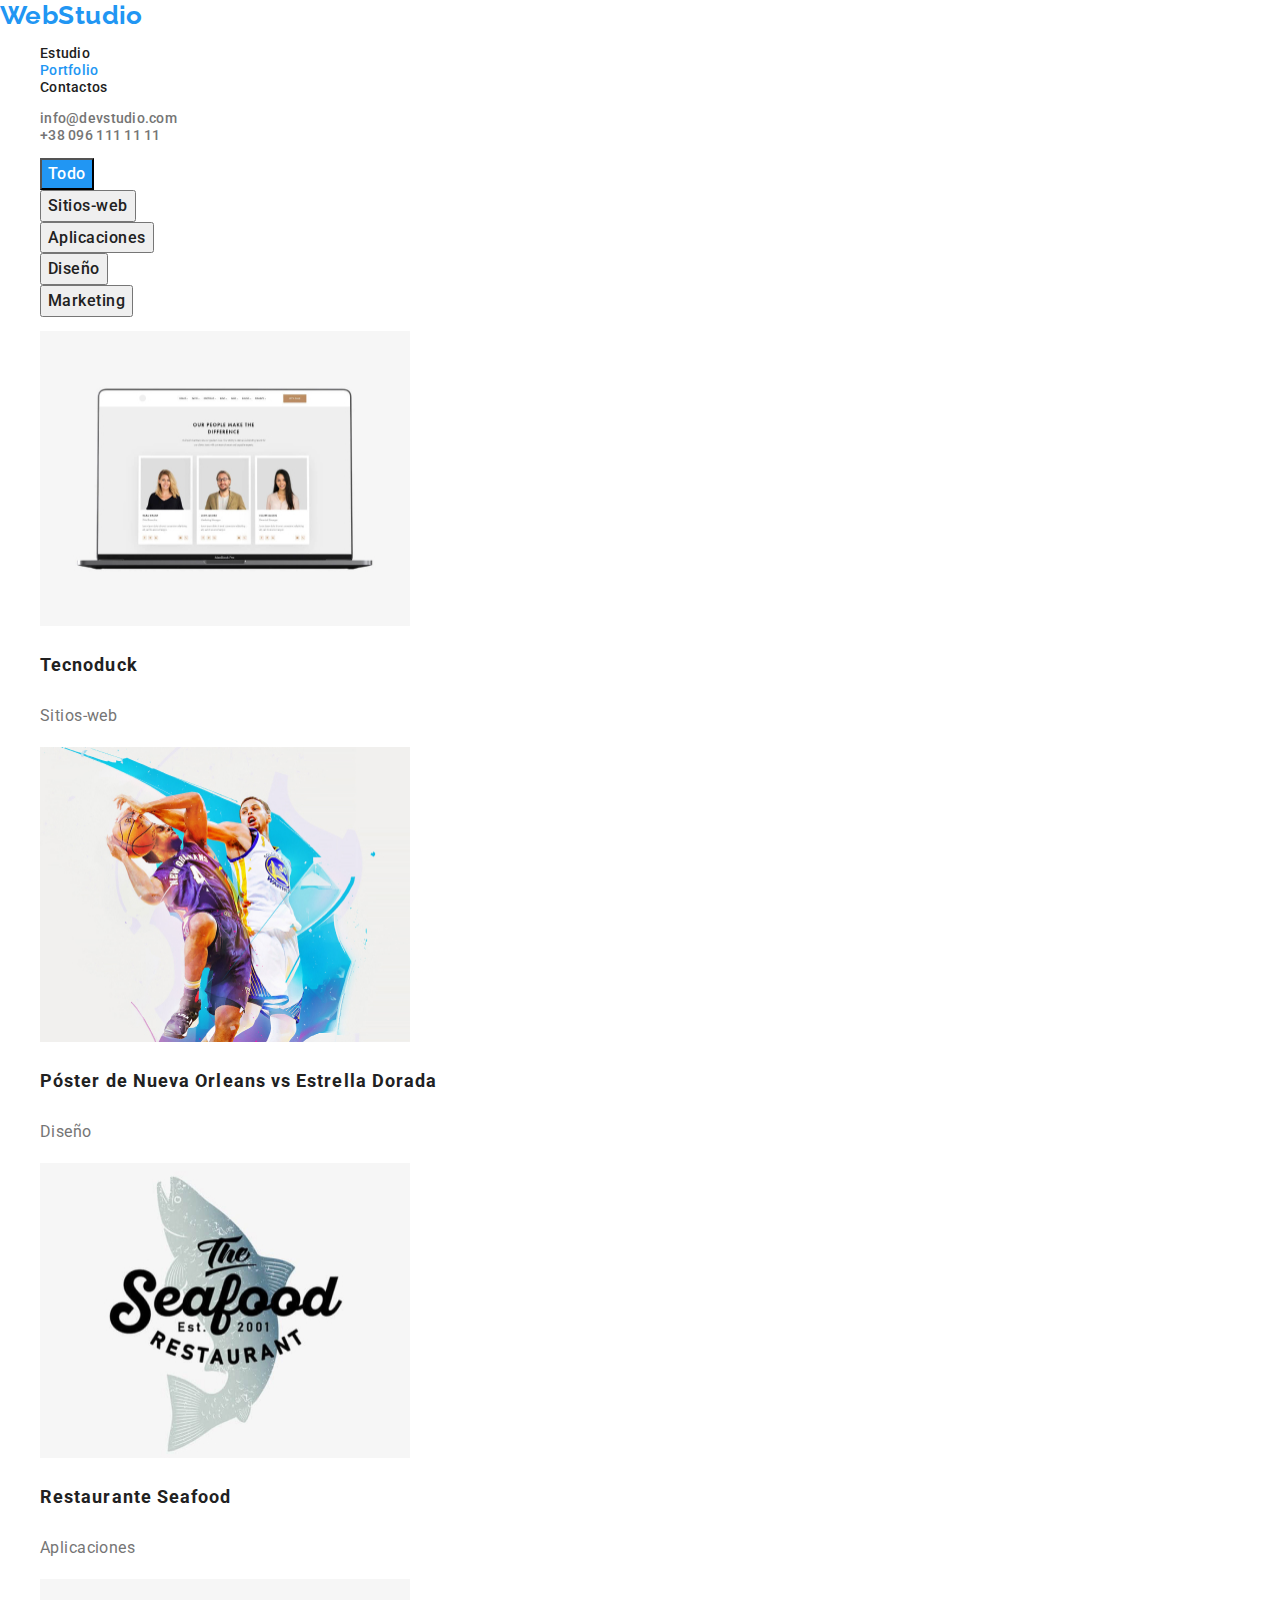
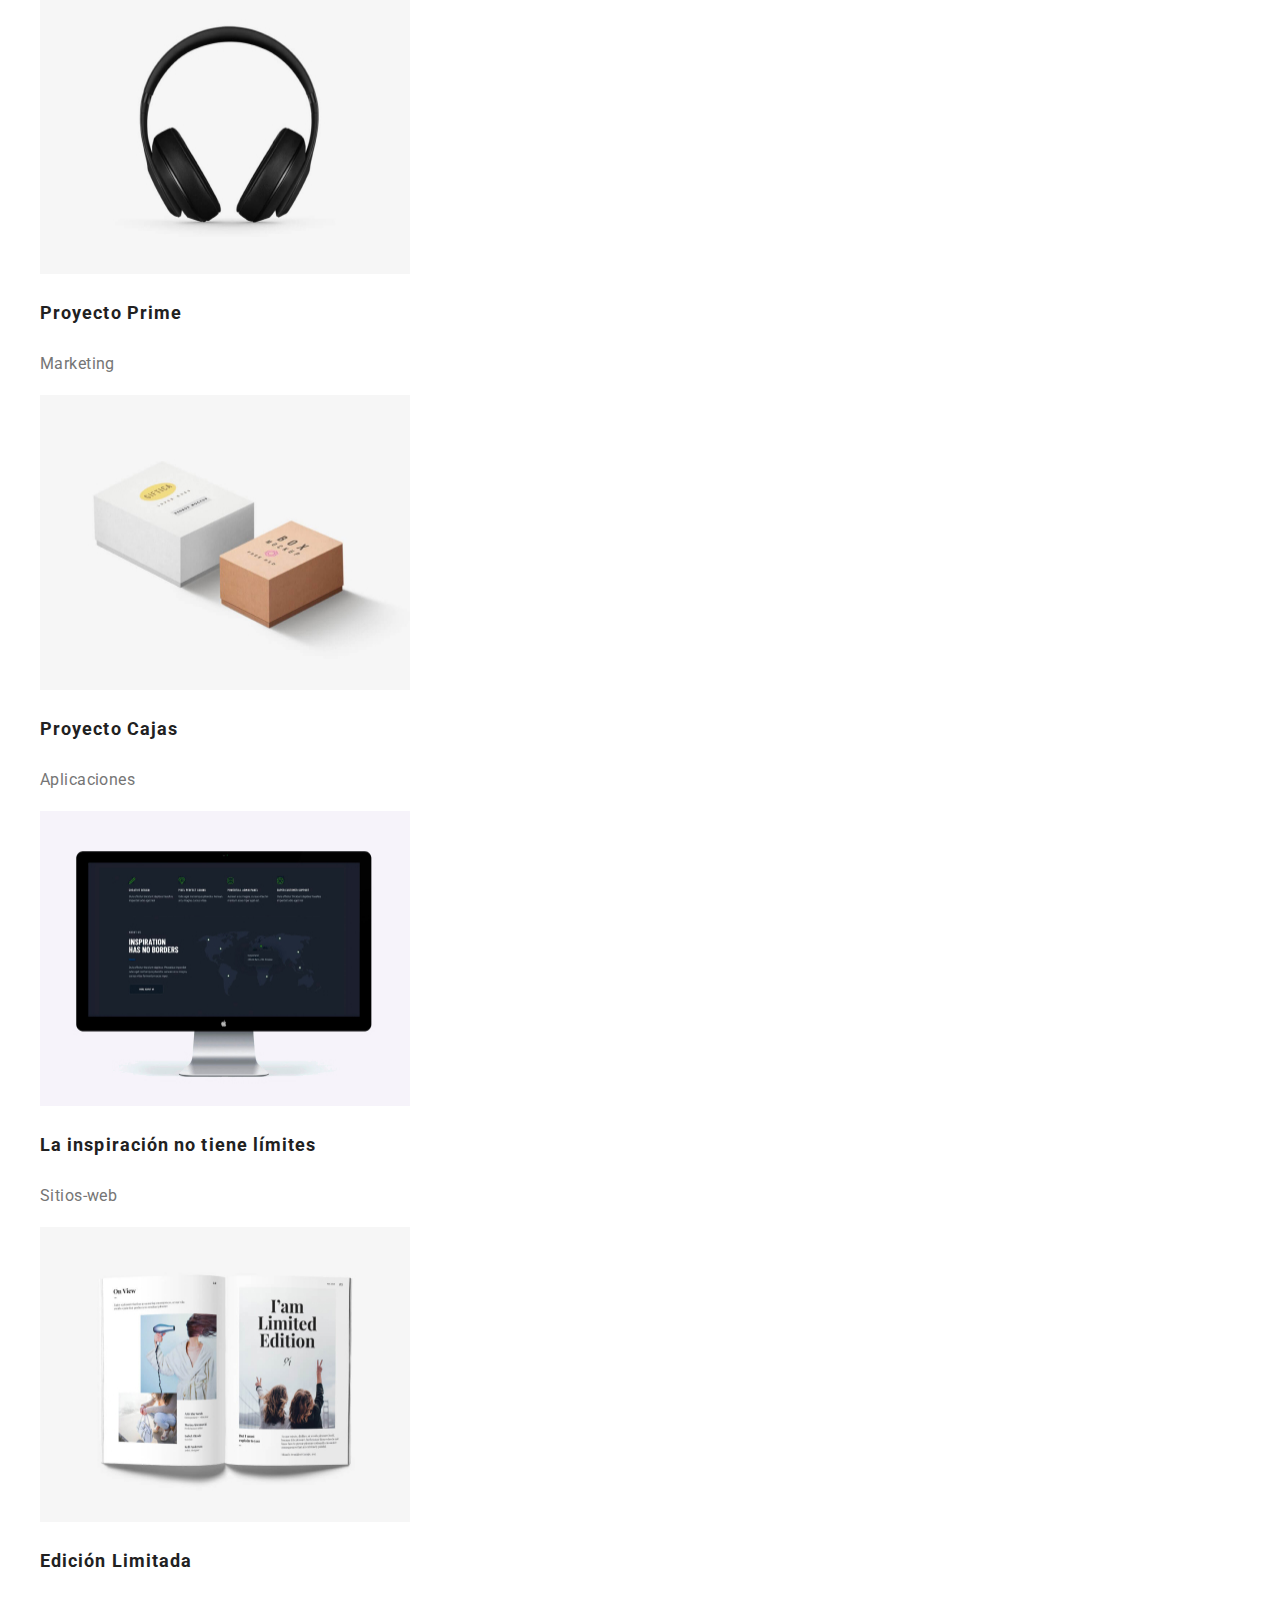
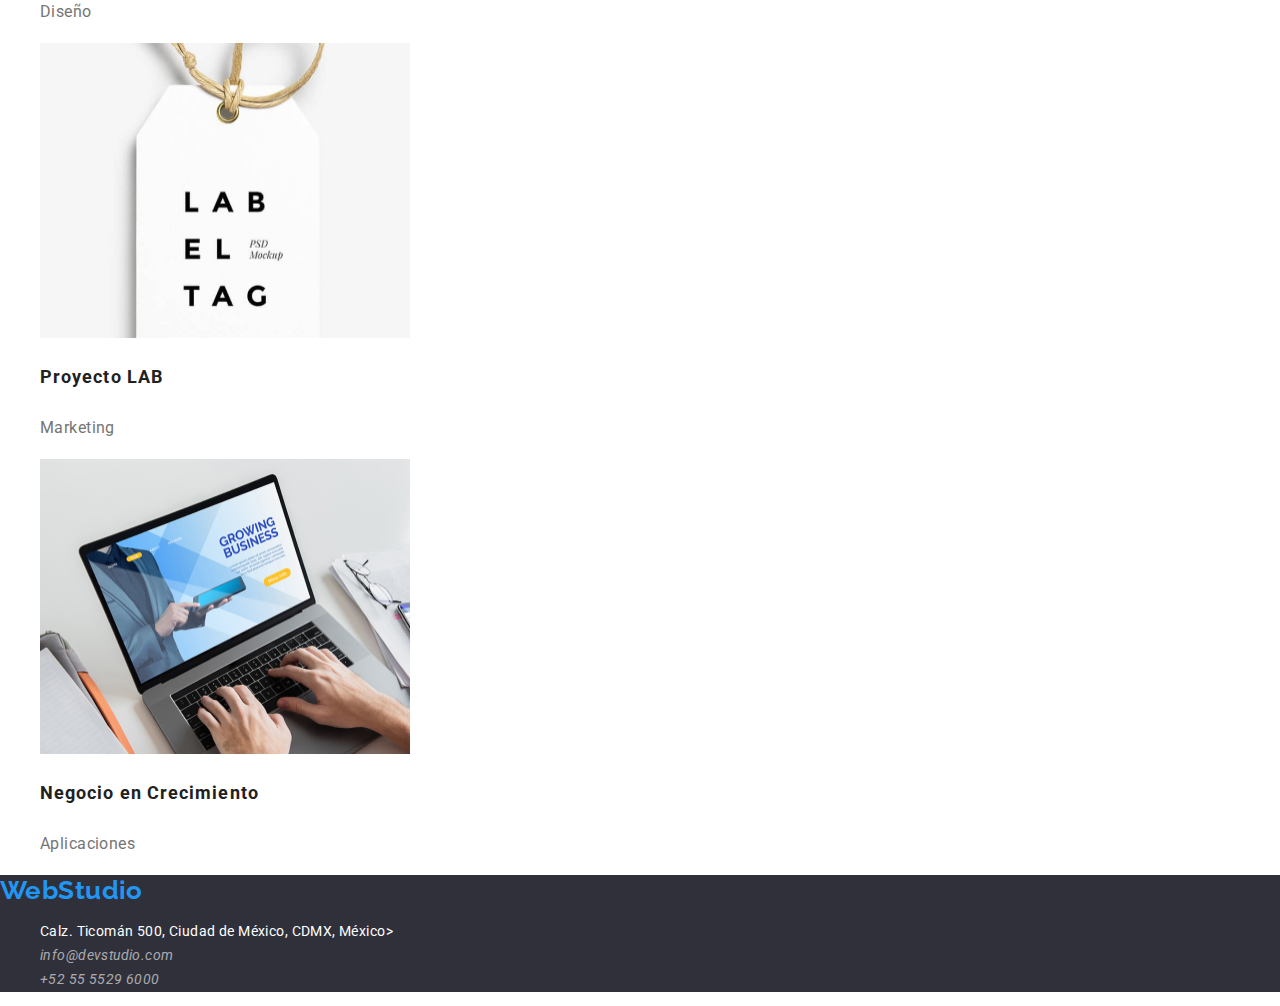
==== portfolio.html @ ae40e937 "first commit" ====
<!DOCTYPE html>
<html lang="es">
  <head>
    <link
      rel="stylesheet"
      href="https://cdnjs.cloudflare.com/ajax/libs/modern-normalize/1.1.0/modern-normalize.min.css"
    />
    <meta charset="UTF-8" />
    <meta http-equiv="X-UA-Compatible" content="IE=edge" />
    <meta name="viewport" content="width=device-width, initial-scale=1.0" />
    <title>Document</title>
    <link rel="preconnect" href="https://fonts.gstatic.com" />
    <link
      href="https://fonts.googleapis.com/css2?family=Raleway:wght@700&family=Roboto:wght@400;500;700;900&display=swap"
      rel="stylesheet"
    />
    <link rel="stylesheet" href="./css/styles.css" />
  </head>

  <body>
    <header class="header">
      <nav class="navigation">
        <a href="index.html" class="logo-header link">WebStudio</a>
        <ul class="list">
          <li><a class="site-nav link" href="index.html">Estudio</a></li>
          <li><a class="site-nav portfolio-current link" href="portfolio.html">Portfolio</a></li>
          <li><a class="site-nav link" href="#">Contactos</a></li>
        </ul>
      </nav>
      <ul class="list">
        <li>
          <a href="mailto:info@devstudio.com" class="contact-links link">info@devstudio.com</a>
        </li>
        <li>
          <a class="contact-links link" href="tel:+380961111111">+38 096 111 11 11</a>
        </li>
      </ul>
    </header>
    <main>
      <section class="filter">
        <!-- <h1>Filtros</h1>-->
        <ul>
          <li class="list">
            <button type="button" class="filter-buttoms filter-current">Todo</button>
          </li>
          <li class="list"><button type="button" class="filter-buttoms">Sitios-web</button></li>
          <li class="list"><button type="button" class="filter-buttoms">Aplicaciones</button></li>
          <li class="list"><button type="button" class="filter-buttoms">Diseño</button></li>
          <li class="list"><button type="button" class="filter-buttoms">Marketing</button></li>
        </ul>
        <!-- <h2>Portfolio</h2>-->
        <ul class="portfolio">
          <li class="list">
            <a href="#" class="link"
              ><img
                src="./images/web.jpg"
                alt="La pagina principal de web"
                width="370"
                height="295"
              />
              <h3 class="portfolio-title">Tecnoduck</h3>
              <p class="portfolio-type">Sitios-web</p></a
            >
          </li>
          <li class="list">
            <a href="#" class="link"
              ><img src="./images/designs.jpg" alt="Baloncesto" width="370" height="295" />
              <h3 class="portfolio-title">Póster de Nueva Orleans vs Estrella Dorada</h3>
              <p class="portfolio-type">Diseño</p></a
            >
          </li>

          <li class="list">
            <a href="#" class="link"
              ><img
                src="./images/application.jpg"
                alt="Restaurante Seafood"
                width="370"
                height="295"
              />
              <h3 class="portfolio-title">Restaurante Seafood</h3>
              <p class="portfolio-type">Aplicaciones</p>
            </a>
          </li>
          <li class="list">
            <a href="#" class="link"
              ><img src="./images/marketing.jpg" alt="auriculares" width="370" height="295" />
              <h3 class="portfolio-title">Proyecto Prime</h3>
              <p class="portfolio-type">Marketing</p>
            </a>
          </li>
          <li class="list">
            <a href="#" class="link"
              ><img src="./images/boxes.jpg" alt="Dos cajas" width="370" height="295" />
              <h3 class="portfolio-title">Proyecto Cajas</h3>
              <p class="portfolio-type">Aplicaciones</p>
            </a>
          </li>
          <li class="list">
            <a href="#" class="link"
              ><img src="./images/screen.jpg" alt="Monitor" width="370" height="295" />
              <h3 class="portfolio-title">La inspiración no tiene límites</h3>
              <p class="portfolio-type">Sitios-web</p>
            </a>
          </li>
          <li class="list">
            <a href="#" class="link"
              ><img src="./images/magazine.jpg" alt="Entrevista" width="370" height="295" />
              <h3 class="portfolio-title">Edición Limitada</h3>
              <p class="portfolio-type">Diseño</p></a
            >
          </li>
          <li class="list">
            <a href="#" class="link"
              ><img src="./images/labeltag.jpg" alt="Lab" width="370" height="295" />
              <h3 class="portfolio-title">Proyecto LAB</h3>
              <p class="portfolio-type">Marketing</p></a
            >
          </li>
          <li class="list">
            <a href="#" class="link"
              ><img src="./images/laptop.jpg" alt="Portatil" width="370" height="295" />
              <h3 class="portfolio-title">Negocio en Crecimiento</h3>
              <p class="portfolio-type">Aplicaciones</p></a
            >
          </li>
        </ul>
      </section>
    </main>

    <footer  class="footer">
      <a class="logo-footer link" href="./index.html">WebStudio</a>
      <address >
        <ul class="list">
          <li>
            <a  class="address link" href="enlace google map" target="_blank" rel="noopener noreferrer">Calz. Ticomán 500, Ciudad de México, CDMX, México>
          </li>
          <li>
            <a class="contact-footer link" href="mailto:info@devstudio.com">info@devstudio.com</a>
          </li>
          <li>
            <a  class="contact-footer link"href="tel:525555296000">+52 55 5529 6000</a>
          </li>
        </ul>
      </address>
    </footer>
  </body>
</html>
---- css/styles.css ----
:root {
  --main-font: 'Roboto', sans-serif;
  --secondary-font: 'Raleway', sans-serif;
  --accent-color: #2196f3;
  --basic-color: #ffffff;
  --text-color: #000000;
  --title-color: #212121;
  --text-color: #757575;
  --bg-color-dark: #2f303a;
  --bc-color-light: #f5f4fa;
}

.list {
  list-style: none;
}

.link {
  text-decoration: none;
}

body {
  font-family: var(--main-font);
  font-size: 14px;
  letter-spacing: 0.03em;
  color: var(--text-color);
  background-color: var(--basic-color);
}
.logo-header {
  font-family: var(--secondary-font);
  font-weight: 700;
  font-size: 26px;
  line-height: 1.19;
  color: var(--accent-color);
}

.site-nav {
  font-family: var(--main-font);
  font-weight: 500;

  line-height: 1.14;
  letter-spacing: 0.02em;
  color: var(--title-color);
}

.site-nav:hover,
.site-nav:focus {
  color: var(--accent-color);
}
.current {
  color: var(--accent-color);
}

.contact-links {
  font-family: var(--main-font);
  font-weight: 500;
  line-height: 1.14;
  letter-spacing: 0.02em;
  color: var(--text-color);
}

.list .contact-links:hover,
.list .contact-links:focus {
  color: var(--title-color);
  color: var(--accent-color);
}

.hero {
  background-color: var(--bg-color-dark);
  text-align: center;
}

.hero-title {
  background-color: var(--bg-color-dark);
  color: var(--basic-color);
  font-weight: 900;
  font-size: 44px;
  line-height: 1.36;
  text-align: center;
  letter-spacing: 0.06em;
  text-transform: uppercase;
}

.buttons {
  font-family: var(--main-font);
  background-color: var(--accent-color);
  color: var(--basic-color);
  align-items: center;
  text-align: center;
  font-weight: 700;
  font-size: 16px;
  line-height: 1.88;
  letter-spacing: 0.06em;
  cursor: pointer;
}

.hero .buttons:hover,
.hero .buttons:active {
  background-color: var(--accent-color);
  color: var(--basic-color);
}

.advantages {
  color: var(--title-color);
  font-weight: 700;
  line-height: 1.14;
  text-transform: uppercase;
}

.advantages-description {
  color: var(--text-color);
  font-weight: 400;
  line-height: 1.71;
}

.subtitle {
  color: var(--title-color);
  font-weight: 700;
  font-size: 36px;
  line-height: 1.16;
  text-align: center;
}

.team {
  background-color: var(--bc-color-light);
}

.names {
  font-weight: 500;
  font-size: 16px;
  line-height: 1.18;
  text-align: center;
  color: var(--title-color);
}

.position {
  font-weight: normal;
  font-size: 16px;
  line-height: 1.18;
  text-align: center;
  color: var(--text-color);
}

.footer {
  background-color: var(--bg-color-dark);
}

.logo-footer {
  font-family: var(--secondary-font);
  font-weight: 700;
  font-size: 26px;
  line-height: 1.19;
  color: var(--accent-color);
}

.address {
  font-style: normal;
  font-weight: normal;
  line-height: 1.71;
  color: var(--basic-color);
}

.contact-footer {
  font-weight: normal;
  line-height: 1.71;
  color: rgba(255, 255, 255, 0.6);
}

.contact-footer:hover,
.contact-footer:focus {
  color: var(--accent-color);
}

/*portfolio*/
.portfolio-current {
  color: var(--accent-color);
}

.filter-buttoms {
  font-family: inherit;
  font-weight: 500;
  font-size: 16px;
  line-height: 1.62;
  text-align: center;
  letter-spacing: 0.03em;
  color: var(--title-color);
  cursor: pointer;
}

.filter-buttoms:hover,
.filter-buttoms:focus,
.filter-buttoms:active {
  background-color: var(--accent-color);
  color: var(--basic-color);
}

.filter-current {
  background-color: var(--accent-color);
  color: var(--basic-color);
}

.portfolio-title {
  font-weight: bold;
  font-size: 18px;
  line-height: 2;
  letter-spacing: 0.06em;
  color: var(--title-color);
}

.portfolio-type {
  font-size: 16px;
  line-height: 1.87;
  color: var(--text-color);
}
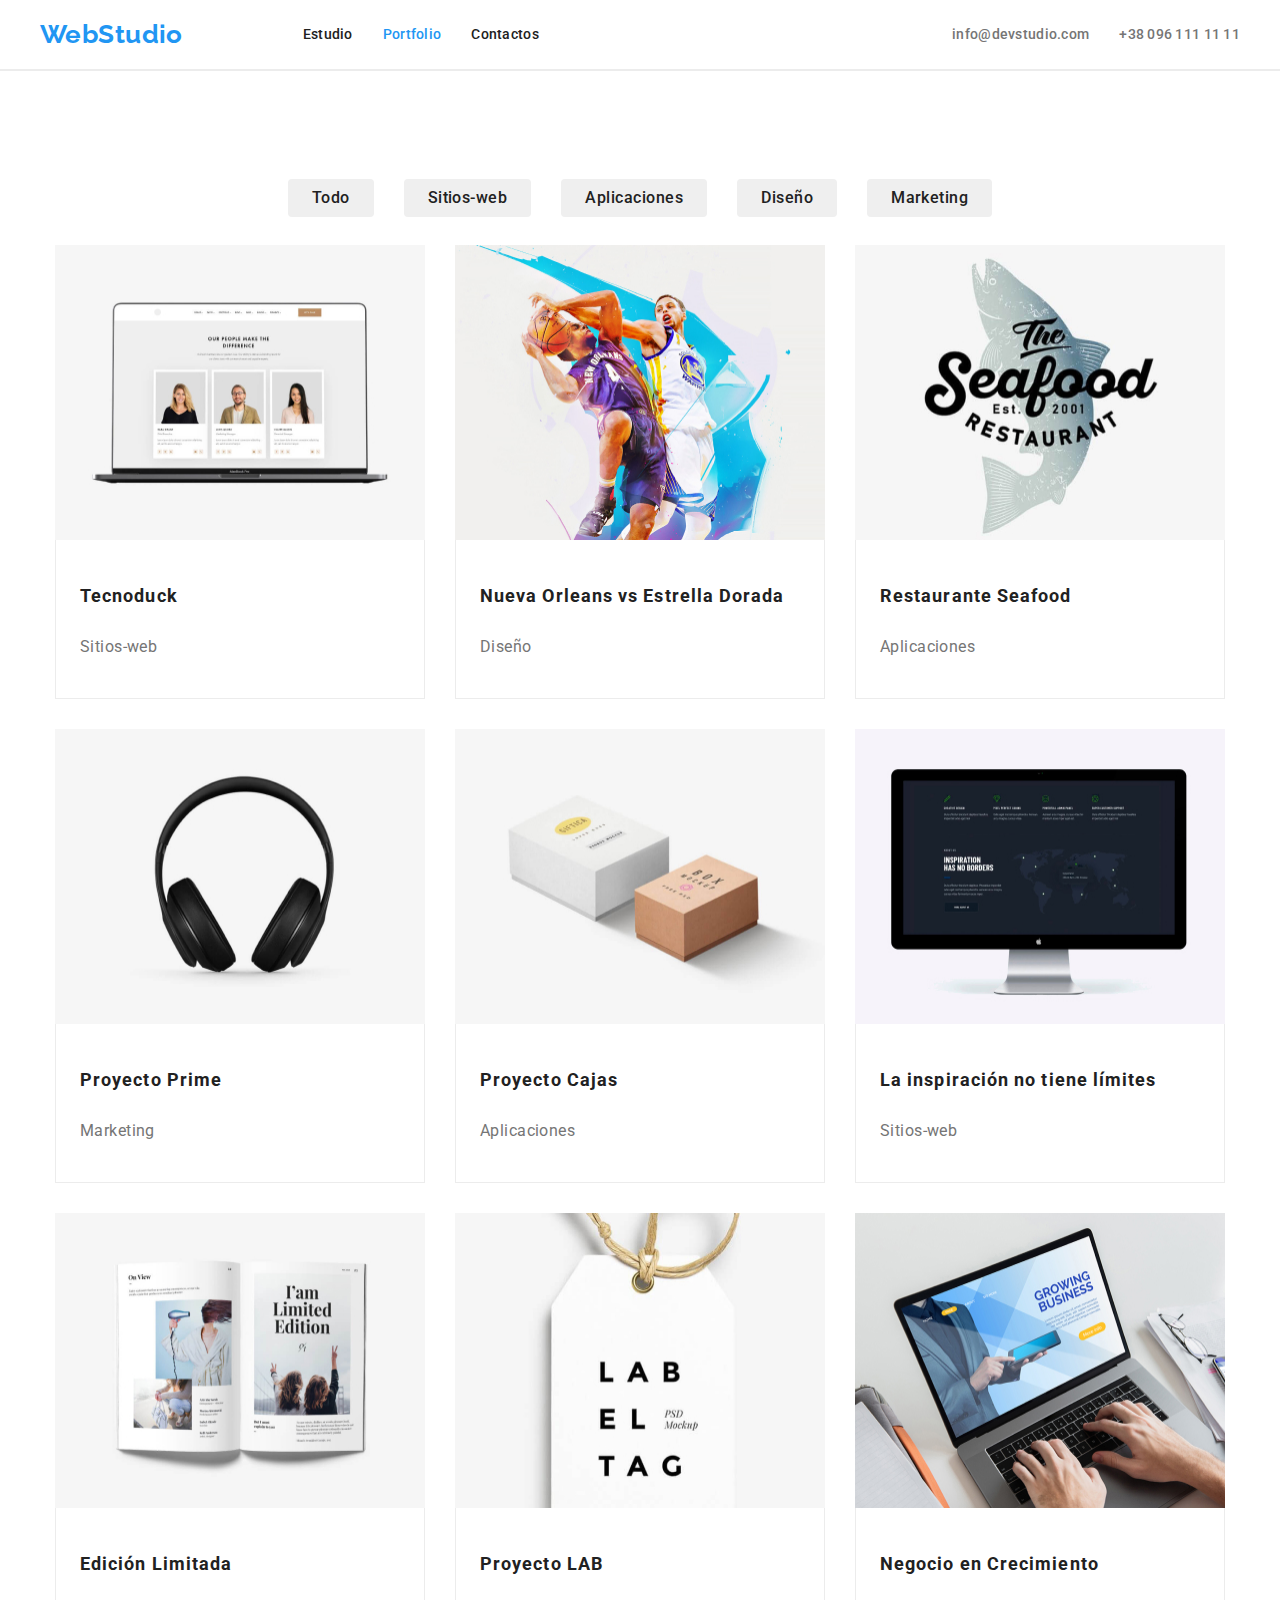
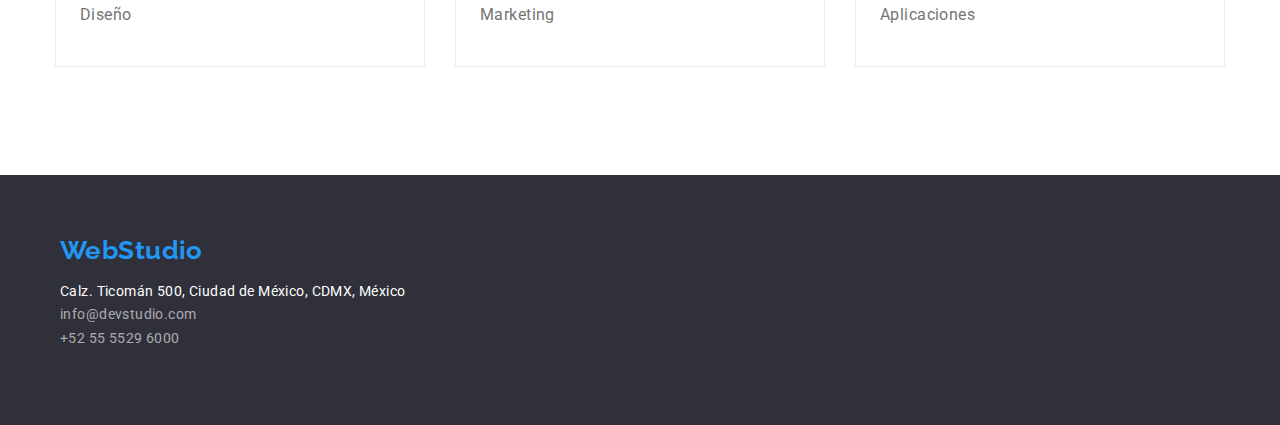
==== commit d29532f7: "ending changes required in hw-03" ====
--- a/portfolio.html
+++ b/portfolio.html
@@ -19,130 +19,170 @@
 
   <body>
     <header class="header">
-      <nav class="navigation">
-        <a href="index.html" class="logo-header link">WebStudio</a>
+      <div class="container container-header">
+        <nav class="navigation">
+          <a href="index.html" class="logo-header link">WebStudio</a>
+          <ul class="list">
+            <li class="list-item"><a class="site-nav link" href="index.html">Estudio</a></li>
+            <li class="list-item">
+              <a class="site-nav portfolio-current link" href="portfolio.html">Portfolio</a>
+            </li>
+            <li class="list-item"><a class="site-nav link" href="#">Contactos</a></li>
+          </ul>
+        </nav>
         <ul class="list">
-          <li><a class="site-nav link" href="index.html">Estudio</a></li>
-          <li><a class="site-nav portfolio-current link" href="portfolio.html">Portfolio</a></li>
-          <li><a class="site-nav link" href="#">Contactos</a></li>
+          <li class="list-item">
+            <a href="mailto:info@devstudio.com" class="contact-links link">info@devstudio.com</a>
+          </li>
+          <li class="list-item">
+            <a class="contact-links link" href="tel:+380961111111">+38 096 111 11 11</a>
+          </li>
         </ul>
-      </nav>
-      <ul class="list">
-        <li>
-          <a href="mailto:info@devstudio.com" class="contact-links link">info@devstudio.com</a>
-        </li>
-        <li>
-          <a class="contact-links link" href="tel:+380961111111">+38 096 111 11 11</a>
-        </li>
-      </ul>
+      </div>
     </header>
     <main>
-      <section class="filter">
-        <!-- <h1>Filtros</h1>-->
-        <ul>
-          <li class="list">
-            <button type="button" class="filter-buttoms filter-current">Todo</button>
-          </li>
-          <li class="list"><button type="button" class="filter-buttoms">Sitios-web</button></li>
-          <li class="list"><button type="button" class="filter-buttoms">Aplicaciones</button></li>
-          <li class="list"><button type="button" class="filter-buttoms">Diseño</button></li>
-          <li class="list"><button type="button" class="filter-buttoms">Marketing</button></li>
-        </ul>
-        <!-- <h2>Portfolio</h2>-->
-        <ul class="portfolio">
-          <li class="list">
-            <a href="#" class="link"
-              ><img
-                src="./images/web.jpg"
-                alt="La pagina principal de web"
-                width="370"
-                height="295"
-              />
-              <h3 class="portfolio-title">Tecnoduck</h3>
-              <p class="portfolio-type">Sitios-web</p></a
-            >
-          </li>
-          <li class="list">
-            <a href="#" class="link"
-              ><img src="./images/designs.jpg" alt="Baloncesto" width="370" height="295" />
-              <h3 class="portfolio-title">Póster de Nueva Orleans vs Estrella Dorada</h3>
-              <p class="portfolio-type">Diseño</p></a
-            >
-          </li>
+      <section class="filter section">
+        <div class="container main-container">
+          <!-- <h1>Filtros</h1>-->
+          <ul class="list">
+            <li class="list list-item">
+              <button type="button" class="filter-buttoms">Todo</button>
+            </li>
+            <li class="list list-item">
+              <button type="button" class="filter-buttoms">Sitios-web</button>
+            </li>
+            <li class="list list-item">
+              <button type="button" class="filter-buttoms">Aplicaciones</button>
+            </li>
+            <li class="list list-item">
+              <button type="button" class="filter-buttoms">Diseño</button>
+            </li>
+            <li class="list list-item">
+              <button type="button" class="filter-buttoms">Marketing</button>
+            </li>
+          </ul>
+          <!-- <h2>Portfolio</h2>-->
+          <ul class="portfolio">
+            <li class="list card">
+              <a href="#" class="link">
+                <img
+                  src="./images/web.jpg"
+                  alt="La pagina principal de web"
+                  width="370"
+                  height="295"
+                />
+                <div class="card-info">
+                  <h3 class="portfolio-title">Tecnoduck</h3>
+                  <p class="portfolio-type">Sitios-web</p>
+                </div>
+              </a>
+            </li>
+            <li class="list card">
+              <a href="#" class="link"
+                ><img src="./images/designs.jpg" alt="Baloncesto" width="370" height="295" />
+                <div class="card-info">
+                  <h3 class="portfolio-title">Nueva Orleans vs Estrella Dorada</h3>
+                  <p class="portfolio-type">Diseño</p>
+                </div>
+              </a>
+            </li>
 
-          <li class="list">
-            <a href="#" class="link"
-              ><img
-                src="./images/application.jpg"
-                alt="Restaurante Seafood"
-                width="370"
-                height="295"
-              />
-              <h3 class="portfolio-title">Restaurante Seafood</h3>
-              <p class="portfolio-type">Aplicaciones</p>
-            </a>
-          </li>
-          <li class="list">
-            <a href="#" class="link"
-              ><img src="./images/marketing.jpg" alt="auriculares" width="370" height="295" />
-              <h3 class="portfolio-title">Proyecto Prime</h3>
-              <p class="portfolio-type">Marketing</p>
-            </a>
-          </li>
-          <li class="list">
-            <a href="#" class="link"
-              ><img src="./images/boxes.jpg" alt="Dos cajas" width="370" height="295" />
-              <h3 class="portfolio-title">Proyecto Cajas</h3>
-              <p class="portfolio-type">Aplicaciones</p>
-            </a>
-          </li>
-          <li class="list">
-            <a href="#" class="link"
-              ><img src="./images/screen.jpg" alt="Monitor" width="370" height="295" />
-              <h3 class="portfolio-title">La inspiración no tiene límites</h3>
-              <p class="portfolio-type">Sitios-web</p>
-            </a>
-          </li>
-          <li class="list">
-            <a href="#" class="link"
-              ><img src="./images/magazine.jpg" alt="Entrevista" width="370" height="295" />
-              <h3 class="portfolio-title">Edición Limitada</h3>
-              <p class="portfolio-type">Diseño</p></a
-            >
-          </li>
-          <li class="list">
-            <a href="#" class="link"
-              ><img src="./images/labeltag.jpg" alt="Lab" width="370" height="295" />
-              <h3 class="portfolio-title">Proyecto LAB</h3>
-              <p class="portfolio-type">Marketing</p></a
-            >
-          </li>
-          <li class="list">
-            <a href="#" class="link"
-              ><img src="./images/laptop.jpg" alt="Portatil" width="370" height="295" />
-              <h3 class="portfolio-title">Negocio en Crecimiento</h3>
-              <p class="portfolio-type">Aplicaciones</p></a
-            >
-          </li>
-        </ul>
+            <li class="list card">
+              <a href="#" class="link"
+                ><img
+                  src="./images/application.jpg"
+                  alt="Restaurante Seafood"
+                  width="370"
+                  height="295"
+                />
+                <div class="card-info">
+                  <h3 class="portfolio-title">Restaurante Seafood</h3>
+                  <p class="portfolio-type">Aplicaciones</p>
+                </div>
+              </a>
+            </li>
+            <li class="list card">
+              <a href="#" class="link"
+                ><img src="./images/marketing.jpg" alt="auriculares" width="370" height="295" />
+                <div class="card-info">
+                  <h3 class="portfolio-title">Proyecto Prime</h3>
+                  <p class="portfolio-type">Marketing</p>
+                </div>
+              </a>
+            </li>
+            <li class="list card">
+              <a href="#" class="link"
+                ><img src="./images/boxes.jpg" alt="Dos cajas" width="370" height="295" />
+                <div class="card-info">
+                  <h3 class="portfolio-title">Proyecto Cajas</h3>
+                  <p class="portfolio-type">Aplicaciones</p>
+                </div>
+              </a>
+            </li>
+            <li class="list card">
+              <a href="#" class="link">
+                <img src="./images/screen.jpg" alt="Monitor" width="370" height="295" />
+                <div class="card-info">
+                  <h3 class="portfolio-title">La inspiración no tiene límites</h3>
+                  <p class="portfolio-type">Sitios-web</p>
+                </div>
+              </a>
+            </li>
+            <li class="list card">
+              <a href="#" class="link">
+                <img src="./images/magazine.jpg" alt="Entrevista" width="370" height="295" />
+                <div class="card-info">
+                  <h3 class="portfolio-title">Edición Limitada</h3>
+                  <p class="portfolio-type">Diseño</p>
+                </div>
+              </a>
+            </li>
+            <li class="list card">
+              <a href="#" class="link"
+                ><img src="./images/labeltag.jpg" alt="Lab" width="370" height="295" />
+                <div class="card-info">
+                  <h3 class="portfolio-title">Proyecto LAB</h3>
+                  <p class="portfolio-type">Marketing</p>
+                </div>
+              </a>
+            </li>
+            <li class="list card">
+              <a href="#" class="link"
+                ><img src="./images/laptop.jpg" alt="Portatil" width="370" height="295" />
+                <div class="card-info">
+                  <h3 class="portfolio-title">Negocio en Crecimiento</h3>
+                  <p class="portfolio-type">Aplicaciones</p>
+                </div>
+              </a>
+            </li>
+          </ul>
+        </div>
       </section>
     </main>
 
-    <footer  class="footer">
-      <a class="logo-footer link" href="./index.html">WebStudio</a>
-      <address >
-        <ul class="list">
-          <li>
-            <a  class="address link" href="enlace google map" target="_blank" rel="noopener noreferrer">Calz. Ticomán 500, Ciudad de México, CDMX, México>
-          </li>
-          <li>
-            <a class="contact-footer link" href="mailto:info@devstudio.com">info@devstudio.com</a>
-          </li>
-          <li>
-            <a  class="contact-footer link"href="tel:525555296000">+52 55 5529 6000</a>
-          </li>
-        </ul>
-      </address>
+    <footer class="footer">
+      <div class="container">
+        <a class="logo-footer link" href="./index.html">WebStudio</a>
+        <address>
+          <ul class="list-footer">
+            <li>
+              <a
+                class="address link"
+                href="enlace google map"
+                target="_blank"
+                rel="noopener noreferrer"
+                >Calz. Ticomán 500, Ciudad de México, CDMX, México</a
+              >
+            </li>
+            <li>
+              <a class="contact-footer link" href="mailto:info@devstudio.com">info@devstudio.com</a>
+            </li>
+            <li>
+              <a class="contact-footer link" href="tel:525555296000">+52 55 5529 6000</a>
+            </li>
+          </ul>
+        </address>
+      </div>
     </footer>
   </body>
 </html>
--- a/css/styles.css
+++ b/css/styles.css
@@ -8,6 +8,7 @@
   --text-color: #757575;
   --bg-color-dark: #2f303a;
   --bc-color-light: #f5f4fa;
+  --bc-color-border: #ececec;
 }
 
 .list {
@@ -16,6 +17,7 @@
 
 .link {
   text-decoration: none;
+  font-style: normal;
 }
 
 body {
@@ -25,6 +27,47 @@
   color: var(--text-color);
   background-color: var(--basic-color);
 }
+
+.header {
+  padding: 12px;
+  border-bottom: 2px solid var(--bc-color-border);
+}
+
+.container {
+  width: 1200px;
+  margin: auto;
+}
+
+.container-header {
+  display: flex;
+  justify-content: space-between;
+  align-items: center;
+}
+
+.navigation {
+  display: flex;
+  align-items: center;
+}
+
+.logo-header {
+  margin-right: 120px;
+}
+
+.list {
+  display: flex;
+  align-items: center;
+  align-items: flex-start;
+  padding: 0;
+}
+
+.list-item:not(:first-child) {
+  margin-left: 30px;
+}
+
+.container-advantages {
+  width: 270px;
+}
+
 .logo-header {
   font-family: var(--secondary-font);
   font-weight: 700;
@@ -34,8 +77,8 @@
 }
 
 .site-nav {
-  font-family: var(--main-font);
   font-weight: 500;
+  font-size: 14px;
 
   line-height: 1.14;
   letter-spacing: 0.02em;
@@ -51,7 +94,6 @@
 }
 
 .contact-links {
-  font-family: var(--main-font);
   font-weight: 500;
   line-height: 1.14;
   letter-spacing: 0.02em;
@@ -65,8 +107,16 @@
 }
 
 .hero {
+  height: 600px;
   background-color: var(--bg-color-dark);
   text-align: center;
+  display: flex;
+  align-items: center;
+}
+
+.section {
+  padding-top: 94px;
+  padding-bottom: 94px;
 }
 
 .hero-title {
@@ -78,10 +128,13 @@
   text-align: center;
   letter-spacing: 0.06em;
   text-transform: uppercase;
+  margin: auto;
+  margin-top: 0;
+  margin-bottom: 30px;
+  width: 696px;
 }
 
 .buttons {
-  font-family: var(--main-font);
   background-color: var(--accent-color);
   color: var(--basic-color);
   align-items: center;
@@ -91,6 +144,9 @@
   line-height: 1.88;
   letter-spacing: 0.06em;
   cursor: pointer;
+  border-radius: 4px;
+  border: none;
+  padding: 10px 32px;
 }
 
 .hero .buttons:hover,
@@ -112,6 +168,10 @@
   line-height: 1.71;
 }
 
+.activity {
+  padding-top: 0;
+}
+
 .subtitle {
   color: var(--title-color);
   font-weight: 700;
@@ -142,6 +202,7 @@
 
 .footer {
   background-color: var(--bg-color-dark);
+  padding: 60px;
 }
 
 .logo-footer {
@@ -150,6 +211,11 @@
   font-size: 26px;
   line-height: 1.19;
   color: var(--accent-color);
+}
+
+.list-footer {
+  list-style: none;
+  padding: 0;
 }
 
 .address {
@@ -175,6 +241,12 @@
   color: var(--accent-color);
 }
 
+.main-container {
+  display: flex;
+  flex-direction: column;
+  align-items: center;
+}
+
 .filter-buttoms {
   font-family: inherit;
   font-weight: 500;
@@ -184,6 +256,9 @@
   letter-spacing: 0.03em;
   color: var(--title-color);
   cursor: pointer;
+  border: none;
+  border-radius: 4px;
+  padding: 6px 24px;
 }
 
 .filter-buttoms:hover,
@@ -211,3 +286,30 @@
   line-height: 1.87;
   color: var(--text-color);
 }
+
+.portfolio {
+  padding: 0;
+  display: flex;
+  flex-wrap: wrap;
+  gap: 30px;
+  justify-content: center;
+}
+
+.card {
+  width: 370px;
+}
+
+img {
+  display: block;
+  margin: 0;
+  padding: 0;
+}
+
+.card-info {
+  display: block;
+  margin: 0;
+  padding: 0;
+  border: 1px solid var(--bc-color-border);
+  border-top: none;
+  padding: 20px 24px;
+}
